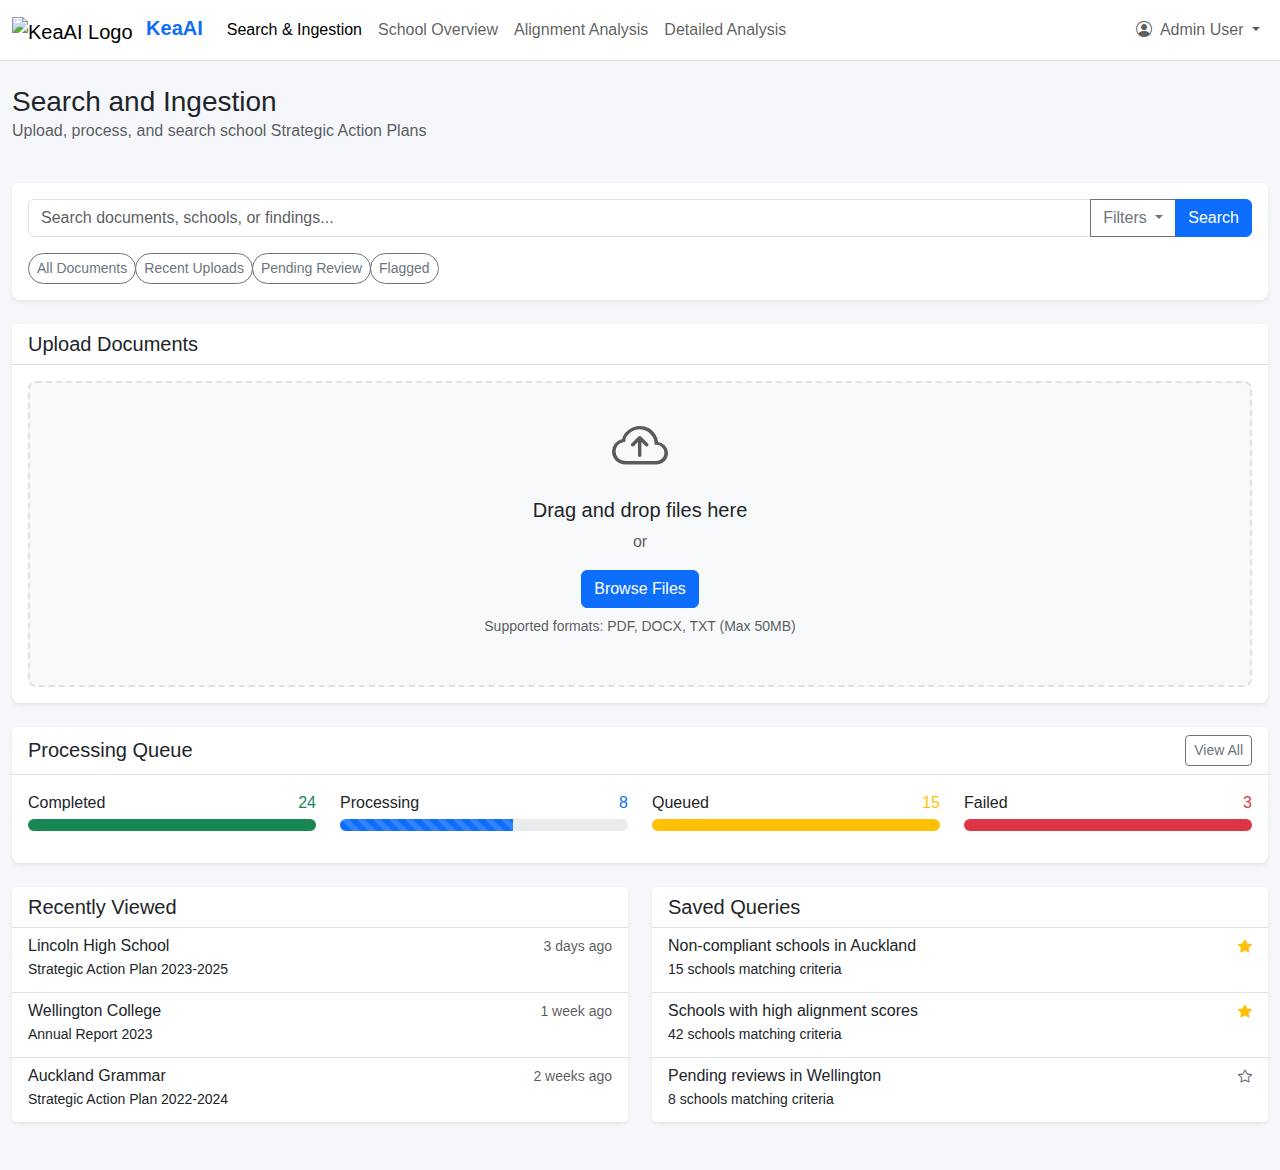
==== index.html @ b3b06c3d "Moved files to root directory for GitHub Pages" ====
<!DOCTYPE html>
<html lang="en">
<head>
    <meta charset="UTF-8">
    <meta name="viewport" content="width=device-width, initial-scale=1.0">
    <title>KeaAI - Education Review Office</title>
    <!-- Bootstrap 5 CSS -->
    <link href="https://cdn.jsdelivr.net/npm/bootstrap@5.3.0/dist/css/bootstrap.min.css" rel="stylesheet">
    <!-- Bootstrap Icons -->
    <link rel="stylesheet" href="https://cdn.jsdelivr.net/npm/bootstrap-icons@1.11.0/font/bootstrap-icons.css">
    <!-- Custom CSS -->
    <link rel="stylesheet" href="css/styles.css">
</head>
<body>
    <!-- Navigation Bar -->
    <nav class="navbar navbar-expand-lg navbar-light bg-white border-bottom">
        <div class="container-fluid">
            <a class="navbar-brand" href="#">
                <img src="https://via.placeholder.com/40x40" alt="KeaAI Logo" class="d-inline-block align-text-top me-2">
                <span class="fw-bold text-primary">KeaAI</span>
            </a>
            <button class="navbar-toggler" type="button" data-bs-toggle="collapse" data-bs-target="#navbarNav">
                <span class="navbar-toggler-icon"></span>
            </button>
            <div class="collapse navbar-collapse" id="navbarNav">
                <ul class="navbar-nav">
                    <li class="nav-item">
                        <a class="nav-link active" href="index.html">Search & Ingestion</a>
                    </li>
                    <li class="nav-item">
                        <a class="nav-link" href="pages/school-overview.html">School Overview</a>
                    </li>
                    <li class="nav-item">
                        <a class="nav-link" href="pages/alignment-analysis.html">Alignment Analysis</a>
                    </li>
                    <li class="nav-item">
                        <a class="nav-link" href="pages/detailed-analysis.html">Detailed Analysis</a>
                    </li>
                </ul>
                <ul class="navbar-nav ms-auto">
                    <li class="nav-item dropdown">
                        <a class="nav-link dropdown-toggle" href="#" id="userDropdown" role="button" data-bs-toggle="dropdown">
                            <i class="bi bi-person-circle me-1"></i> Admin User
                        </a>
                        <ul class="dropdown-menu dropdown-menu-end">
                            <li><a class="dropdown-item" href="#">Profile</a></li>
                            <li><a class="dropdown-item" href="#">Settings</a></li>
                            <li><hr class="dropdown-divider"></li>
                            <li><a class="dropdown-item" href="#">Logout</a></li>
                        </ul>
                    </li>
                </ul>
            </div>
        </div>
    </nav>

    <!-- Main Content -->
    <div class="container-fluid py-4">
        <div class="row mb-4">
            <div class="col-12">
                <h1 class="h3 mb-0">Search and Ingestion</h1>
                <p class="text-muted">Upload, process, and search school Strategic Action Plans</p>
            </div>
        </div>

        <!-- Search Component -->
        <div class="row mb-4">
            <div class="col-12">
                <div class="card">
                    <div class="card-body">
                        <div class="input-group mb-3">
                            <input type="text" class="form-control" placeholder="Search documents, schools, or findings...">
                            <button class="btn btn-outline-secondary dropdown-toggle" type="button" data-bs-toggle="dropdown">
                                Filters
                            </button>
                            <ul class="dropdown-menu dropdown-menu-end">
                                <li><h6 class="dropdown-header">Document Type</h6></li>
                                <li><a class="dropdown-item" href="#">Strategic Plans</a></li>
                                <li><a class="dropdown-item" href="#">Annual Reports</a></li>
                                <li><hr class="dropdown-divider"></li>
                                <li><h6 class="dropdown-header">Region</h6></li>
                                <li><a class="dropdown-item" href="#">North Island</a></li>
                                <li><a class="dropdown-item" href="#">South Island</a></li>
                            </ul>
                            <button class="btn btn-primary" type="button">Search</button>
                        </div>
                        <div class="btn-group" role="group">
                            <button type="button" class="btn btn-sm btn-outline-secondary rounded-pill">All Documents</button>
                            <button type="button" class="btn btn-sm btn-outline-secondary rounded-pill">Recent Uploads</button>
                            <button type="button" class="btn btn-sm btn-outline-secondary rounded-pill">Pending Review</button>
                            <button type="button" class="btn btn-sm btn-outline-secondary rounded-pill">Flagged</button>
                        </div>
                    </div>
                </div>
            </div>
        </div>

        <!-- File Upload Area -->
        <div class="row mb-4">
            <div class="col-12">
                <div class="card">
                    <div class="card-header">
                        <h5 class="card-title mb-0">Upload Documents</h5>
                    </div>
                    <div class="card-body">
                        <div class="upload-dropzone">
                            <i class="bi bi-cloud-arrow-up display-4 text-muted"></i>
                            <h5 class="mt-3">Drag and drop files here</h5>
                            <p class="text-muted">or</p>
                            <button class="btn btn-primary">Browse Files</button>
                            <p class="mt-2 small text-muted">Supported formats: PDF, DOCX, TXT (Max 50MB)</p>
                        </div>
                    </div>
                </div>
            </div>
        </div>

        <!-- Processing Queue -->
        <div class="row mb-4">
            <div class="col-12">
                <div class="card">
                    <div class="card-header d-flex justify-content-between align-items-center">
                        <h5 class="card-title mb-0">Processing Queue</h5>
                        <button class="btn btn-sm btn-outline-secondary">View All</button>
                    </div>
                    <div class="card-body">
                        <div class="row">
                            <div class="col-md-3">
                                <div class="d-flex justify-content-between mb-1">
                                    <span>Completed</span>
                                    <span class="text-success">24</span>
                                </div>
                                <div class="progress mb-3">
                                    <div class="progress-bar bg-success" role="progressbar" style="width: 100%" aria-valuenow="24" aria-valuemin="0" aria-valuemax="24"></div>
                                </div>
                            </div>
                            <div class="col-md-3">
                                <div class="d-flex justify-content-between mb-1">
                                    <span>Processing</span>
                                    <span class="text-primary">8</span>
                                </div>
                                <div class="progress mb-3">
                                    <div class="progress-bar bg-primary progress-bar-striped progress-bar-animated" role="progressbar" style="width: 60%" aria-valuenow="8" aria-valuemin="0" aria-valuemax="12"></div>
                                </div>
                            </div>
                            <div class="col-md-3">
                                <div class="d-flex justify-content-between mb-1">
                                    <span>Queued</span>
                                    <span class="text-warning">15</span>
                                </div>
                                <div class="progress mb-3">
                                    <div class="progress-bar bg-warning" role="progressbar" style="width: 100%" aria-valuenow="15" aria-valuemin="0" aria-valuemax="15"></div>
                                </div>
                            </div>
                            <div class="col-md-3">
                                <div class="d-flex justify-content-between mb-1">
                                    <span>Failed</span>
                                    <span class="text-danger">3</span>
                                </div>
                                <div class="progress mb-3">
                                    <div class="progress-bar bg-danger" role="progressbar" style="width: 100%" aria-valuenow="3" aria-valuemin="0" aria-valuemax="3"></div>
                                </div>
                            </div>
                        </div>
                    </div>
                </div>
            </div>
        </div>

        <!-- Recently Viewed & Saved Queries -->
        <div class="row">
            <div class="col-md-6 mb-4">
                <div class="card h-100">
                    <div class="card-header">
                        <h5 class="card-title mb-0">Recently Viewed</h5>
                    </div>
                    <div class="list-group list-group-flush">
                        <a href="#" class="list-group-item list-group-item-action">
                            <div class="d-flex w-100 justify-content-between">
                                <h6 class="mb-1">Lincoln High School</h6>
                                <small class="text-muted">3 days ago</small>
                            </div>
                            <p class="mb-1 small">Strategic Action Plan 2023-2025</p>
                        </a>
                        <a href="#" class="list-group-item list-group-item-action">
                            <div class="d-flex w-100 justify-content-between">
                                <h6 class="mb-1">Wellington College</h6>
                                <small class="text-muted">1 week ago</small>
                            </div>
                            <p class="mb-1 small">Annual Report 2023</p>
                        </a>
                        <a href="#" class="list-group-item list-group-item-action">
                            <div class="d-flex w-100 justify-content-between">
                                <h6 class="mb-1">Auckland Grammar</h6>
                                <small class="text-muted">2 weeks ago</small>
                            </div>
                            <p class="mb-1 small">Strategic Action Plan 2022-2024</p>
                        </a>
                    </div>
                </div>
            </div>
            <div class="col-md-6 mb-4">
                <div class="card h-100">
                    <div class="card-header">
                        <h5 class="card-title mb-0">Saved Queries</h5>
                    </div>
                    <div class="list-group list-group-flush">
                        <a href="#" class="list-group-item list-group-item-action">
                            <div class="d-flex w-100 justify-content-between">
                                <h6 class="mb-1">Non-compliant schools in Auckland</h6>
                                <small><i class="bi bi-star-fill text-warning"></i></small>
                            </div>
                            <p class="mb-1 small">15 schools matching criteria</p>
                        </a>
                        <a href="#" class="list-group-item list-group-item-action">
                            <div class="d-flex w-100 justify-content-between">
                                <h6 class="mb-1">Schools with high alignment scores</h6>
                                <small><i class="bi bi-star-fill text-warning"></i></small>
                            </div>
                            <p class="mb-1 small">42 schools matching criteria</p>
                        </a>
                        <a href="#" class="list-group-item list-group-item-action">
                            <div class="d-flex w-100 justify-content-between">
                                <h6 class="mb-1">Pending reviews in Wellington</h6>
                                <small><i class="bi bi-star text-muted"></i></small>
                            </div>
                            <p class="mb-1 small">8 schools matching criteria</p>
                        </a>
                    </div>
                </div>
            </div>
        </div>
    </div>

    <!-- Bootstrap 5 JS Bundle with Popper -->
    <script src="https://cdn.jsdelivr.net/npm/bootstrap@5.3.0/dist/js/bootstrap.bundle.min.js"></script>
    <!-- Custom JS -->
    <script src="js/main.js"></script>
</body>
</html>
---- css/styles.css ----
/* KeaAI Custom Styles */

/* Custom Variables */
:root {
    --primary-color: #0d6efd;
    --success-color: #198754;
    --warning-color: #ffc107;
    --danger-color: #dc3545;
    --light-gray: #f8f9fa;
    --border-color: #dee2e6;
}

/* General Styles */
body {
    background-color: #f5f7fa;
    font-family: 'Segoe UI', Tahoma, Geneva, Verdana, sans-serif;
}

.card {
    border-radius: 0.5rem;
    box-shadow: 0 0.125rem 0.25rem rgba(0, 0, 0, 0.075);
    border: none;
}

.card-header {
    background-color: #fff;
    border-bottom: 1px solid var(--border-color);
}

/* Custom File Dropzone */
.upload-dropzone {
    border: 2px dashed var(--border-color);
    border-radius: 0.5rem;
    padding: 2rem;
    text-align: center;
    transition: all 0.3s ease;
    background-color: var(--light-gray);
}

.upload-dropzone:hover {
    border-color: var(--primary-color);
    background-color: rgba(13, 110, 253, 0.05);
}

.upload-dropzone.dragover {
    border-color: var(--primary-color);
    background-color: rgba(13, 110, 253, 0.05);
}

/* Status Indicators */
.badge-alignment {
    padding: 0.5rem 0.75rem;
    font-weight: 500;
    border-radius: 0.25rem;
}

.badge-alignment.high {
    background-color: var(--success-color);
}

.badge-alignment.partial {
    background-color: var(--warning-color);
}

.badge-alignment.low {
    background-color: var(--danger-color);
}

/* Progress Tracking */
.progress {
    height: 0.75rem;
    border-radius: 0.5rem;
    background-color: #e9ecef;
}

.progress-bar-alignment {
    background: linear-gradient(90deg, 
        rgba(25, 135, 84, 1) 0%, 
        rgba(25, 135, 84, 0.8) 100%);
}

.progress-bar-warning {
    background: linear-gradient(90deg, 
        rgba(255, 193, 7, 1) 0%, 
        rgba(255, 193, 7, 0.8) 100%);
}

.progress-bar-danger {
    background: linear-gradient(90deg, 
        rgba(220, 53, 69, 1) 0%, 
        rgba(220, 53, 69, 0.8) 100%);
}

/* List Group Customizations */
.list-group-item-action:hover {
    background-color: rgba(13, 110, 253, 0.05);
}

/* Responsive Adjustments */
@media (max-width: 768px) {
    .container-fluid {
        padding-left: 1rem;
        padding-right: 1rem;
    }
    
    .upload-dropzone {
        padding: 1.5rem;
    }
}

/* Accessibility Enhancements */
.btn:focus, .form-control:focus {
    box-shadow: 0 0 0 0.25rem rgba(13, 110, 253, 0.25);
}

/* Custom Table Styles */
.table-school-overview th {
    font-weight: 600;
    color: #495057;
}

.table-school-overview td {
    vertical-align: middle;
}

/* Metric Cards */
.metric-card {
    transition: transform 0.2s ease;
}

.metric-card:hover {
    transform: translateY(-3px);
}

/* Alignment Cards */
.alignment-card {
    border-left: 4px solid transparent;
}

.alignment-card.high {
    border-left-color: var(--success-color);
}

.alignment-card.partial {
    border-left-color: var(--warning-color);
}

.alignment-card.low {
    border-left-color: var(--danger-color);
}
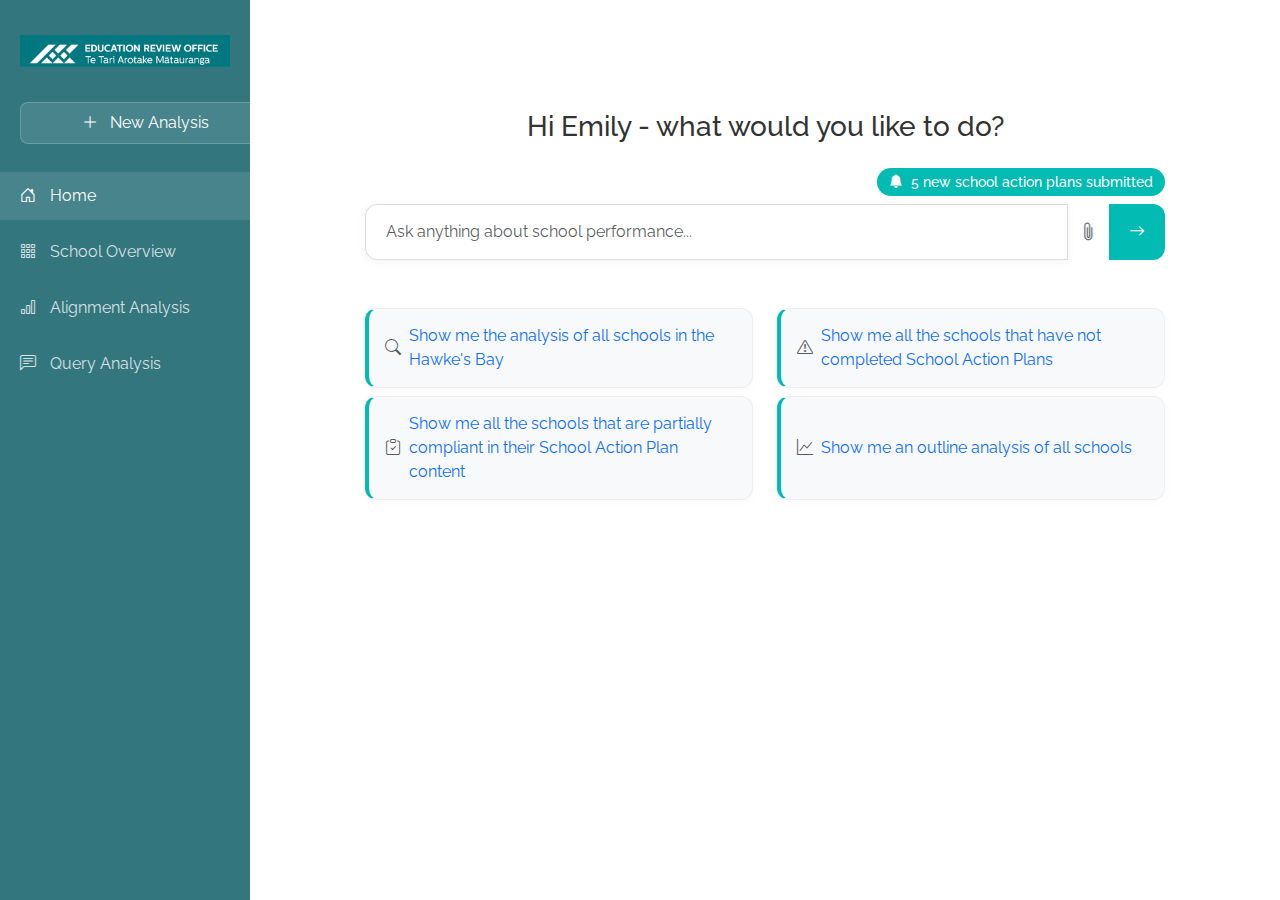
==== commit f097528e: "Made index2.html the new homepage and updated all references" ====
--- a/index.html
+++ b/index.html
@@ -8,231 +8,320 @@
     <link href="https://cdn.jsdelivr.net/npm/bootstrap@5.3.0/dist/css/bootstrap.min.css" rel="stylesheet">
     <!-- Bootstrap Icons -->
     <link rel="stylesheet" href="https://cdn.jsdelivr.net/npm/bootstrap-icons@1.11.0/font/bootstrap-icons.css">
+    <!-- Raleway Font -->
+    <link rel="preconnect" href="https://fonts.googleapis.com">
+    <link rel="preconnect" href="https://fonts.gstatic.com" crossorigin>
+    <link href="https://fonts.googleapis.com/css2?family=Raleway:wght@300;400;500;600;700&display=swap" rel="stylesheet">
     <!-- Custom CSS -->
     <link rel="stylesheet" href="css/styles.css">
+    <style>
+        :root {
+            --primary-color: #33767E;
+            --secondary-color: #02BBB2;
+            --dark-bg: #1E1E1E;
+            --text-light: #FFFFFF;
+            --text-muted: #A0A0A0;
+        }
+        
+        body {
+            background-color: #FFFFFF;
+            font-family: 'Raleway', sans-serif;
+            color: #333;
+        }
+        
+        .sidebar {
+            background-color: var(--primary-color);
+            color: var(--text-light);
+            height: 100vh;
+            position: fixed;
+            width: 250px;
+            padding: 20px 0;
+            transition: all 0.3s;
+        }
+        
+        .sidebar .nav-link {
+            color: rgba(255, 255, 255, 0.8);
+            padding: 12px 20px;
+            margin: 4px 0;
+            border-radius: 0;
+            transition: all 0.2s;
+            font-family: 'Raleway', sans-serif;
+        }
+        
+        .sidebar .nav-link:hover, 
+        .sidebar .nav-link.active {
+            background-color: rgba(255, 255, 255, 0.1);
+            color: #fff;
+        }
+        
+        .sidebar .nav-link i {
+            margin-right: 10px;
+            width: 20px;
+            text-align: center;
+        }
+        
+        .main-content {
+            margin-left: 250px;
+            padding: 30px;
+            transition: all 0.3s;
+        }
+        
+        .search-container {
+            max-width: 800px;
+            margin: 80px auto 40px;
+            text-align: center;
+        }
+        
+        .search-input {
+            border-radius: 12px;
+            padding: 15px 20px;
+            border: 1px solid #ddd;
+            box-shadow: 0 2px 10px rgba(0, 0, 0, 0.05);
+            transition: all 0.3s;
+            font-family: 'Raleway', sans-serif;
+        }
+        
+        .search-input:focus {
+            box-shadow: 0 4px 15px rgba(0, 0, 0, 0.1);
+            border-color: var(--secondary-color);
+        }
+        
+        .btn-search {
+            background-color: var(--secondary-color);
+            color: white;
+            border: none;
+            border-radius: 12px;
+            padding: 10px 20px;
+            transition: all 0.3s;
+        }
+        
+        .btn-search:hover {
+            background-color: var(--primary-color);
+            transform: translateY(-2px);
+        }
+        
+        .question-card {
+            border-radius: 12px;
+            border: 1px solid #eee;
+            padding: 10px 16px;
+            margin-bottom: 10px;
+            transition: all 0.3s;
+            background-color: #f8f9fa;
+            box-shadow: 0 2px 10px rgba(0, 0, 0, 0.03);
+            text-align: left;
+            cursor: pointer;
+            height: 100%;
+            border-left: 4px solid var(--secondary-color);
+            display: flex;
+            align-items: center;
+        }
+        
+        .question-card:hover {
+            transform: translateY(-3px);
+            box-shadow: 0 5px 15px rgba(0, 0, 0, 0.08);
+            border-color: var(--primary-color);
+        }
+        
+        .question-card i {
+            font-size: 1rem;
+            margin-right: 10px;
+        }
+        
+        .logo-container {
+            padding: 15px 20px;
+            margin-bottom: 20px;
+        }
+        
+        .logo-container img {
+            max-width: 100%;
+            height: auto;
+        }
+        
+        .new-thread-btn {
+            background-color: rgba(255, 255, 255, 0.1);
+            color: white;
+            border: 1px solid rgba(255, 255, 255, 0.2);
+            border-radius: 8px;
+            padding: 8px 15px;
+            margin: 0 20px 20px;
+            transition: all 0.2s;
+            font-family: 'Raleway', sans-serif;
+        }
+        
+        .new-thread-btn:hover {
+            background-color: rgba(255, 255, 255, 0.2);
+            color: white;
+        }
+        
+        .stats-container {
+            display: flex;
+            justify-content: center;
+            gap: 20px;
+            margin-top: 40px;
+        }
+        
+        .stat-card {
+            background-color: #f8f9fa;
+            border-radius: 12px;
+            padding: 15px 20px;
+            min-width: 150px;
+            text-align: left;
+            border-left: 4px solid var(--secondary-color);
+            font-family: 'Raleway', sans-serif;
+        }
+        
+        .notification-badge {
+            background-color: var(--secondary-color);
+            color: white;
+            border-radius: 50px;
+            padding: 4px 12px;
+            font-size: 0.85rem;
+            font-weight: 500;
+            display: inline-block;
+            margin-bottom: 8px;
+            float: right;
+        }
+        
+        .attachment-btn {
+            background: none;
+            border: none;
+            color: #6c757d;
+            font-size: 1.2rem;
+            padding: 0.375rem 0.75rem;
+            cursor: pointer;
+            transition: color 0.2s;
+        }
+        
+        .attachment-btn:hover {
+            color: var(--secondary-color);
+        }
+        
+        h1, h2, h3, h4, h5, h6 {
+            font-family: 'Raleway', sans-serif;
+        }
+        
+        @media (max-width: 768px) {
+            .sidebar {
+                width: 70px;
+                padding: 20px 0;
+            }
+            
+            .sidebar .nav-link span {
+                display: none;
+            }
+            
+            .sidebar .nav-link i {
+                margin-right: 0;
+                font-size: 1.2rem;
+            }
+            
+            .main-content {
+                margin-left: 70px;
+            }
+            
+            .logo-container img {
+                max-width: 40px;
+            }
+            
+            .new-thread-btn span {
+                display: none;
+            }
+        }
+    </style>
 </head>
 <body>
-    <!-- Navigation Bar -->
-    <nav class="navbar navbar-expand-lg navbar-light bg-white border-bottom">
-        <div class="container-fluid">
-            <a class="navbar-brand" href="#">
-                <img src="https://via.placeholder.com/40x40" alt="KeaAI Logo" class="d-inline-block align-text-top me-2">
-                <span class="fw-bold text-primary">KeaAI</span>
-            </a>
-            <button class="navbar-toggler" type="button" data-bs-toggle="collapse" data-bs-target="#navbarNav">
-                <span class="navbar-toggler-icon"></span>
-            </button>
-            <div class="collapse navbar-collapse" id="navbarNav">
-                <ul class="navbar-nav">
-                    <li class="nav-item">
-                        <a class="nav-link active" href="index.html">Search & Ingestion</a>
-                    </li>
-                    <li class="nav-item">
-                        <a class="nav-link" href="pages/school-overview.html">School Overview</a>
-                    </li>
-                    <li class="nav-item">
-                        <a class="nav-link" href="pages/alignment-analysis.html">Alignment Analysis</a>
-                    </li>
-                    <li class="nav-item">
-                        <a class="nav-link" href="pages/detailed-analysis.html">Detailed Analysis</a>
-                    </li>
-                </ul>
-                <ul class="navbar-nav ms-auto">
-                    <li class="nav-item dropdown">
-                        <a class="nav-link dropdown-toggle" href="#" id="userDropdown" role="button" data-bs-toggle="dropdown">
-                            <i class="bi bi-person-circle me-1"></i> Admin User
-                        </a>
-                        <ul class="dropdown-menu dropdown-menu-end">
-                            <li><a class="dropdown-item" href="#">Profile</a></li>
-                            <li><a class="dropdown-item" href="#">Settings</a></li>
-                            <li><hr class="dropdown-divider"></li>
-                            <li><a class="dropdown-item" href="#">Logout</a></li>
-                        </ul>
-                    </li>
-                </ul>
-            </div>
+    <!-- Sidebar -->
+    <div class="sidebar">
+        <div class="logo-container">
+            <img src="components/images/ERO%20logo.png" alt="Education Review Office Logo">
         </div>
-    </nav>
+        <button class="new-thread-btn w-100 mb-4">
+            <i class="bi bi-plus-lg me-2"></i>
+            <span>New Analysis</span>
+        </button>
+        <ul class="nav flex-column">
+            <li class="nav-item">
+                <a class="nav-link active" href="index2.html">
+                    <i class="bi bi-house-door"></i>
+                    <span>Home</span>
+                </a>
+            </li>
+            <li class="nav-item">
+                <a class="nav-link" href="pages/school-analysis-overview.html">
+                    <i class="bi bi-grid-3x3-gap"></i>
+                    <span>School Overview</span>
+                </a>
+            </li>
+            <li class="nav-item">
+                <a class="nav-link" href="pages/napier-alignment-analysis.html">
+                    <i class="bi bi-bar-chart"></i>
+                    <span>Alignment Analysis</span>
+                </a>
+            </li>
+            <li class="nav-item">
+                <a class="nav-link" href="pages/query-analysis.html">
+                    <i class="bi bi-chat-left-text"></i>
+                    <span>Query Analysis</span>
+                </a>
+            </li>
+        </ul>
+    </div>
 
     <!-- Main Content -->
-    <div class="container-fluid py-4">
-        <div class="row mb-4">
-            <div class="col-12">
-                <h1 class="h3 mb-0">Search and Ingestion</h1>
-                <p class="text-muted">Upload, process, and search school Strategic Action Plans</p>
+    <div class="main-content">
+        <div class="search-container">
+            <h3 class="mb-4">Hi Emily - what would you like to do?</h3>
+            <div class="notification-badge">
+                <i class="bi bi-bell-fill me-1"></i> 5 new school action plans submitted
             </div>
-        </div>
-
-        <!-- Search Component -->
-        <div class="row mb-4">
-            <div class="col-12">
-                <div class="card">
-                    <div class="card-body">
-                        <div class="input-group mb-3">
-                            <input type="text" class="form-control" placeholder="Search documents, schools, or findings...">
-                            <button class="btn btn-outline-secondary dropdown-toggle" type="button" data-bs-toggle="dropdown">
-                                Filters
-                            </button>
-                            <ul class="dropdown-menu dropdown-menu-end">
-                                <li><h6 class="dropdown-header">Document Type</h6></li>
-                                <li><a class="dropdown-item" href="#">Strategic Plans</a></li>
-                                <li><a class="dropdown-item" href="#">Annual Reports</a></li>
-                                <li><hr class="dropdown-divider"></li>
-                                <li><h6 class="dropdown-header">Region</h6></li>
-                                <li><a class="dropdown-item" href="#">North Island</a></li>
-                                <li><a class="dropdown-item" href="#">South Island</a></li>
-                            </ul>
-                            <button class="btn btn-primary" type="button">Search</button>
+            <div class="input-group mb-5">
+                <input type="text" class="form-control search-input" placeholder="Ask anything about school performance...">
+                <button class="attachment-btn" type="button">
+                    <i class="bi bi-paperclip"></i>
+                </button>
+                <button class="btn btn-search" type="button">
+                    <i class="bi bi-arrow-right"></i>
+                </button>
+            </div>
+            
+            <div class="row mt-3">
+                <div class="col-md-6 mb-2">
+                    <a href="pages/hawkes-bay-schools.html" class="text-decoration-none">
+                        <div class="question-card">
+                            <i class="bi bi-search me-2 text-muted"></i>
+                            Show me the analysis of all schools in the Hawke's Bay
                         </div>
-                        <div class="btn-group" role="group">
-                            <button type="button" class="btn btn-sm btn-outline-secondary rounded-pill">All Documents</button>
-                            <button type="button" class="btn btn-sm btn-outline-secondary rounded-pill">Recent Uploads</button>
-                            <button type="button" class="btn btn-sm btn-outline-secondary rounded-pill">Pending Review</button>
-                            <button type="button" class="btn btn-sm btn-outline-secondary rounded-pill">Flagged</button>
+                    </a>
+                </div>
+                <div class="col-md-6 mb-2">
+                    <a href="pages/schools-without-action-plans.html" class="text-decoration-none">
+                        <div class="question-card">
+                            <i class="bi bi-exclamation-triangle me-2 text-muted"></i>
+                            Show me all the schools that have not completed School Action Plans
                         </div>
-                    </div>
+                    </a>
                 </div>
-            </div>
-        </div>
-
-        <!-- File Upload Area -->
-        <div class="row mb-4">
-            <div class="col-12">
-                <div class="card">
-                    <div class="card-header">
-                        <h5 class="card-title mb-0">Upload Documents</h5>
-                    </div>
-                    <div class="card-body">
-                        <div class="upload-dropzone">
-                            <i class="bi bi-cloud-arrow-up display-4 text-muted"></i>
-                            <h5 class="mt-3">Drag and drop files here</h5>
-                            <p class="text-muted">or</p>
-                            <button class="btn btn-primary">Browse Files</button>
-                            <p class="mt-2 small text-muted">Supported formats: PDF, DOCX, TXT (Max 50MB)</p>
+                <div class="col-md-6 mb-2">
+                    <a href="pages/partially-compliant-schools.html" class="text-decoration-none">
+                        <div class="question-card">
+                            <i class="bi bi-clipboard-check me-2 text-muted"></i>
+                            Show me all the schools that are partially compliant in their School Action Plan content
                         </div>
-                    </div>
+                    </a>
                 </div>
-            </div>
-        </div>
-
-        <!-- Processing Queue -->
-        <div class="row mb-4">
-            <div class="col-12">
-                <div class="card">
-                    <div class="card-header d-flex justify-content-between align-items-center">
-                        <h5 class="card-title mb-0">Processing Queue</h5>
-                        <button class="btn btn-sm btn-outline-secondary">View All</button>
-                    </div>
-                    <div class="card-body">
-                        <div class="row">
-                            <div class="col-md-3">
-                                <div class="d-flex justify-content-between mb-1">
-                                    <span>Completed</span>
-                                    <span class="text-success">24</span>
-                                </div>
-                                <div class="progress mb-3">
-                                    <div class="progress-bar bg-success" role="progressbar" style="width: 100%" aria-valuenow="24" aria-valuemin="0" aria-valuemax="24"></div>
-                                </div>
-                            </div>
-                            <div class="col-md-3">
-                                <div class="d-flex justify-content-between mb-1">
-                                    <span>Processing</span>
-                                    <span class="text-primary">8</span>
-                                </div>
-                                <div class="progress mb-3">
-                                    <div class="progress-bar bg-primary progress-bar-striped progress-bar-animated" role="progressbar" style="width: 60%" aria-valuenow="8" aria-valuemin="0" aria-valuemax="12"></div>
-                                </div>
-                            </div>
-                            <div class="col-md-3">
-                                <div class="d-flex justify-content-between mb-1">
-                                    <span>Queued</span>
-                                    <span class="text-warning">15</span>
-                                </div>
-                                <div class="progress mb-3">
-                                    <div class="progress-bar bg-warning" role="progressbar" style="width: 100%" aria-valuenow="15" aria-valuemin="0" aria-valuemax="15"></div>
-                                </div>
-                            </div>
-                            <div class="col-md-3">
-                                <div class="d-flex justify-content-between mb-1">
-                                    <span>Failed</span>
-                                    <span class="text-danger">3</span>
-                                </div>
-                                <div class="progress mb-3">
-                                    <div class="progress-bar bg-danger" role="progressbar" style="width: 100%" aria-valuenow="3" aria-valuemin="0" aria-valuemax="3"></div>
-                                </div>
-                            </div>
+                <div class="col-md-6 mb-2">
+                    <a href="pages/school-analysis-overview.html" class="text-decoration-none">
+                        <div class="question-card">
+                            <i class="bi bi-graph-up me-2 text-muted"></i>
+                            Show me an outline analysis of all schools
                         </div>
-                    </div>
-                </div>
-            </div>
-        </div>
-
-        <!-- Recently Viewed & Saved Queries -->
-        <div class="row">
-            <div class="col-md-6 mb-4">
-                <div class="card h-100">
-                    <div class="card-header">
-                        <h5 class="card-title mb-0">Recently Viewed</h5>
-                    </div>
-                    <div class="list-group list-group-flush">
-                        <a href="#" class="list-group-item list-group-item-action">
-                            <div class="d-flex w-100 justify-content-between">
-                                <h6 class="mb-1">Lincoln High School</h6>
-                                <small class="text-muted">3 days ago</small>
-                            </div>
-                            <p class="mb-1 small">Strategic Action Plan 2023-2025</p>
-                        </a>
-                        <a href="#" class="list-group-item list-group-item-action">
-                            <div class="d-flex w-100 justify-content-between">
-                                <h6 class="mb-1">Wellington College</h6>
-                                <small class="text-muted">1 week ago</small>
-                            </div>
-                            <p class="mb-1 small">Annual Report 2023</p>
-                        </a>
-                        <a href="#" class="list-group-item list-group-item-action">
-                            <div class="d-flex w-100 justify-content-between">
-                                <h6 class="mb-1">Auckland Grammar</h6>
-                                <small class="text-muted">2 weeks ago</small>
-                            </div>
-                            <p class="mb-1 small">Strategic Action Plan 2022-2024</p>
-                        </a>
-                    </div>
-                </div>
-            </div>
-            <div class="col-md-6 mb-4">
-                <div class="card h-100">
-                    <div class="card-header">
-                        <h5 class="card-title mb-0">Saved Queries</h5>
-                    </div>
-                    <div class="list-group list-group-flush">
-                        <a href="#" class="list-group-item list-group-item-action">
-                            <div class="d-flex w-100 justify-content-between">
-                                <h6 class="mb-1">Non-compliant schools in Auckland</h6>
-                                <small><i class="bi bi-star-fill text-warning"></i></small>
-                            </div>
-                            <p class="mb-1 small">15 schools matching criteria</p>
-                        </a>
-                        <a href="#" class="list-group-item list-group-item-action">
-                            <div class="d-flex w-100 justify-content-between">
-                                <h6 class="mb-1">Schools with high alignment scores</h6>
-                                <small><i class="bi bi-star-fill text-warning"></i></small>
-                            </div>
-                            <p class="mb-1 small">42 schools matching criteria</p>
-                        </a>
-                        <a href="#" class="list-group-item list-group-item-action">
-                            <div class="d-flex w-100 justify-content-between">
-                                <h6 class="mb-1">Pending reviews in Wellington</h6>
-                                <small><i class="bi bi-star text-muted"></i></small>
-                            </div>
-                            <p class="mb-1 small">8 schools matching criteria</p>
-                        </a>
-                    </div>
+                    </a>
                 </div>
             </div>
         </div>
     </div>
 
-    <!-- Bootstrap 5 JS Bundle with Popper -->
+    <!-- Bootstrap JS Bundle with Popper -->
     <script src="https://cdn.jsdelivr.net/npm/bootstrap@5.3.0/dist/js/bootstrap.bundle.min.js"></script>
     <!-- Custom JS -->
     <script src="js/main.js"></script>
